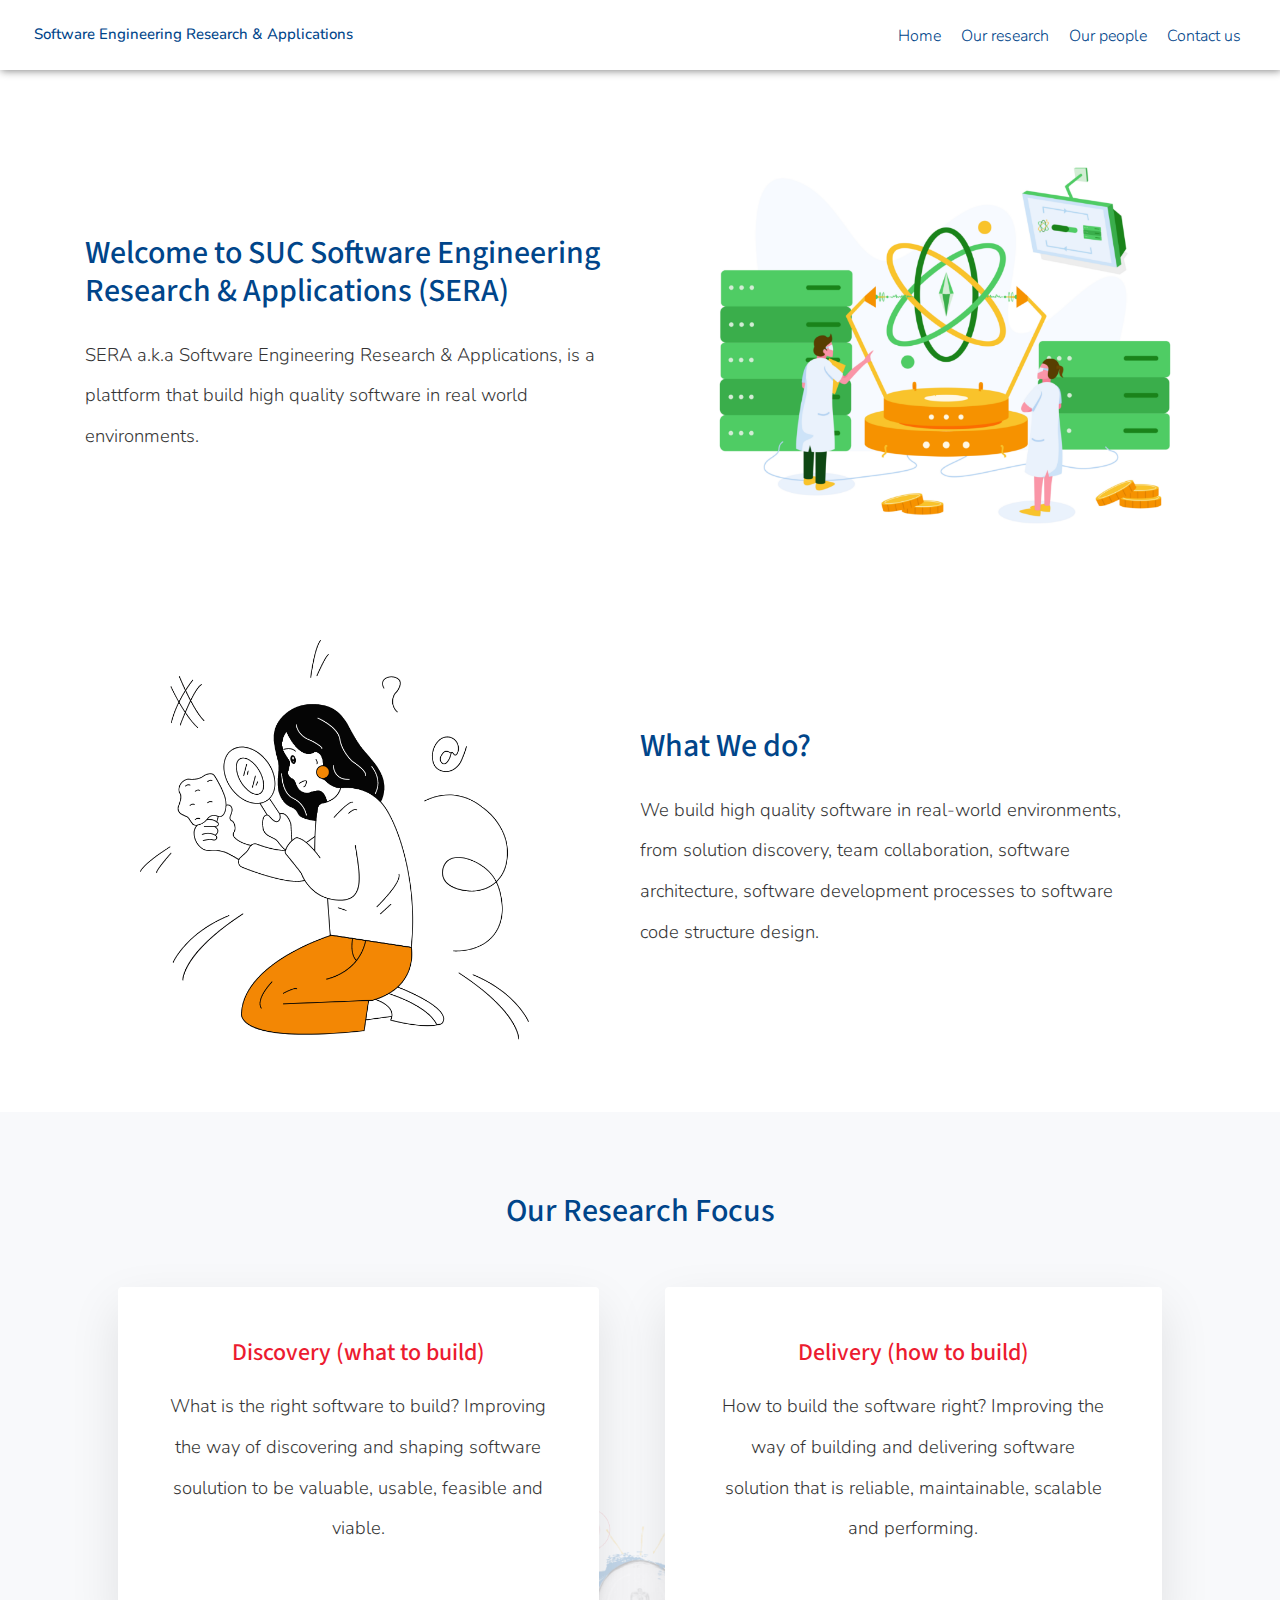
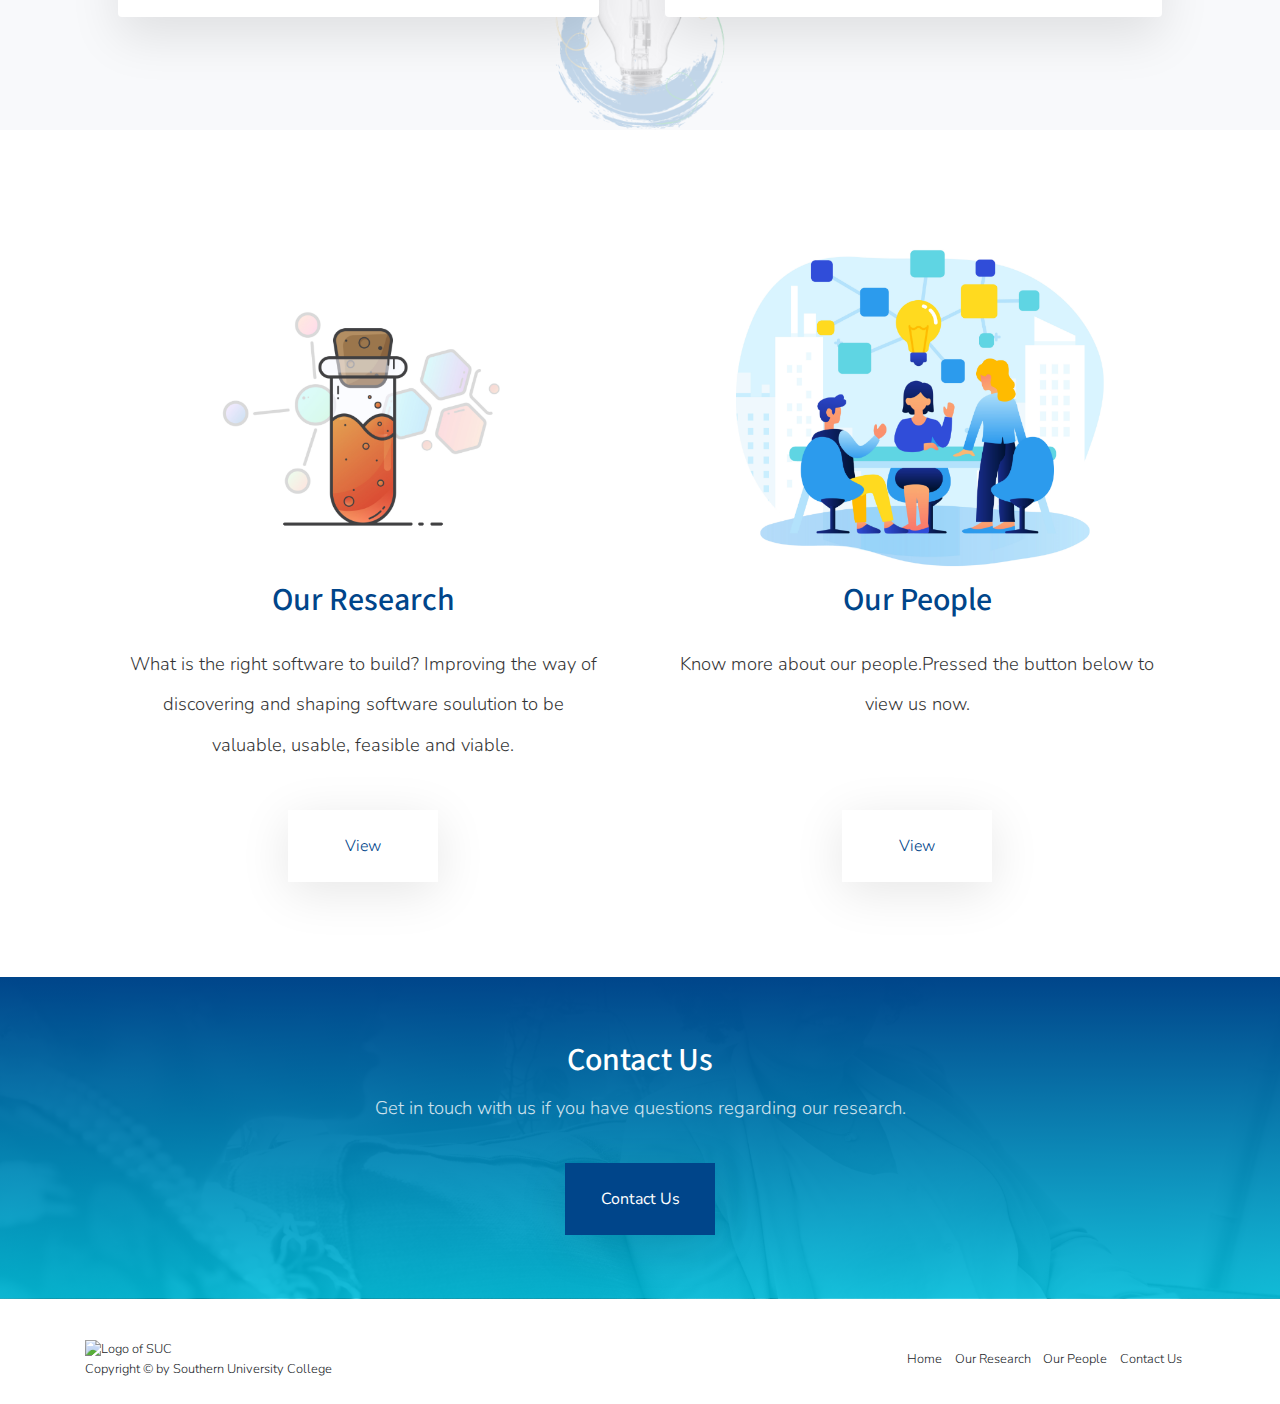
==== index.html @ 0de91e82 "message" ====
<!DOCTYPE html>
<html lang="en">

<head>
    <meta charset="UTF-8">
    <meta
        name="viewport"
        content="width=device-width, initial-scale=1.0"
    >
    <meta
        http-equiv="X-UA-Compatible"
        content="ie=edge"
    >
    <title>SERA</title>



    <!-- <script src="https://cdnjs.cloudflare.com/ajax/libs/popper.js/1.16.0/umd/popper.min.js"></script> -->
    <!-- <script src="https://maxcdn.bootstrapcdn.com/bootstrap/4.4.1/js/bootstrap.min.js"></script> -->
    <link
        rel="stylesheet"
        href="https://stackpath.bootstrapcdn.com/bootstrap/4.4.1/css/bootstrap.min.css"
        integrity="sha384-Vkoo8x4CGsO3+Hhxv8T/Q5PaXtkKtu6ug5TOeNV6gBiFeWPGFN9MuhOf23Q9Ifjh"
        crossorigin="anonymous"
    >
    <link
        rel="stylesheet"
        href="css/main.css"
    >
    <link
        rel="stylesheet"
        href="css/style.css"
    >
    <link
        rel="stylesheet"
        href="css/nav.css"
    >
</head>

<body>
    <div class="mb-auto container-fluid px-0">
        <!-- header -->
        <div class="container-fluid px-0">
            <nav>
                <div class="container-fluid p-0">
                    <div class="row mx-0 pt-3 pb-2">
                        <div class="col-12 col-sm-12 col-md-6 col-lg-6 col-xl-6 title-area pt-0 pb-0">
                            <div class="row p-0">
                                <div class="col-11">
                                    <h1 class="nav-title"><a href="index.html">Software Engineering Research &
                                            Applications</a></h1>
                                </div>
                                <div class="col-1 px-0 mb-show">
                                    <div id="burger">
                                        <div class="burger burger-top">
                                        </div>
                                        <div class="burger burger-center">
                                        </div>
                                        <div class="burger burger-bottom">
                                        </div>
                                    </div>

                                </div>
                            </div>

                        </div>
                        <div
                            id="nav"
                            class="col-12 col-sm-12 col-md-6 col-lg-6 col-xl-6 text-right px-0 py-2 mb-list mb-list-show"
                        >
                            <div class="d-flex justify-content-end p-0 flex-nowrap mb-mode">
                                <li> <a href="index.html">Home</a></li>
                                <li><a href="our-research.html">Our research</a></li>
                                <li> <a href="our-people.html">Our people</a></li>
                                <li><a href="our-contact.html">Contact us</a></li>
                            </div>
                        </div>
                    </div>
                </div>
            </nav>
        </div>
        <!-- content -->
        <div class="container-fluid px-0 mt-4 py-3">
            <div class="content px-5 mb-spacing">
                <!-- first row content -->
                <div class="content-top container mt-5">

                    <div class="left-content">


                        <h3 class="hero--title">
                            Welcome to SUC Software Engineering Research & Applications (SERA)
                        </h3>
                        <!-- hero--title -->

                        <div class="paragraph">
                            SERA a.k.a Software Engineering Research & Applications, is a plattform that build high
                            quality
                            software in real world environments.
                        </div>
                        <!-- paragraph-->

                    </div>
                    <!-- left-content -->


                    <div class="right-content text-right">
                        <img
                            src="images/hero.png"
                            alt=""
                        >
                    </div>
                </div>
                <!-- second row content -->
                <div class="content-middle container pb-4 my-5">
                    <div>
                        <img src="images/whatwedo.png">
                    </div>

                    <div>
                        <h3 class="hero--title">What We do?</h3>
                        <div class="paragraph">We build high quality software in real-world environments, from solution
                            discovery, team collaboration,
                            software architecture, software development processes to software code structure design.
                        </div>

                    </div>

                </div>
            </div>
            <!-- our research focus -->
            <div class="researchFocus">
                <div class="container">
                    <h1 class="hero--title researching">Our Research Focus</h1>
                    <div class="researchContent">

                        <div class="card text-center ">
                            <div class="card-body">
                                <h4 class="header">Discovery (what to build)</h4>
                                <p class="paragraph">What is the right software to build? Improving the way of
                                    discovering
                                    and
                                    shaping software soulution
                                    to be valuable, usable, feasible and viable.</p>
                            </div>
                        </div>

                        <div class="card text-center">
                            <div class="card-body">
                                <h4 class="header">Delivery (how to build)</h4>
                                <p class="paragraph">How to build the software right? Improving the way of building and
                                    delivering software solution that is reliable,
                                    maintainable, scalable and performing.</p>
                            </div>
                        </div>

                    </div>
                </div>

            </div>
            <!-- fourth row -->
            <div class="content-bottom container px-sm-3 px-0">

                <div class="bottom">
                    <img
                        src="images/ourresearch.png"
                        alt="Card image"
                    >
                    <h4 class="header">Our Research</h4>
                    <p class="paragraph">What is the right software to build? Improving the way of discovering and
                        shaping
                        software soulution
                        to be valuable, usable, feasible and viable.</p>
                    <div class="btn-primary--outline"><a href="our-research.html">View</a></div>
                </div>

                <div class="bottom">
                    <img
                        src="images/ourpeople.png"
                        alt="Card image"
                    >
                    <h4 class="header">Our People</h4>
                    <p class="paragraph">Know more about our people.Pressed the button below to view us now.</p>
                    <div class="btn-primary--outline"><a href="our-people.html">View</a></div>
                </div>
            </div>
            <!-- fifth row -->
            <div class="contact-us">
                <div class="contact--content">
                    <h2 style="color:white">Contact Us</h2>
                    <p class="text-white paragraph">Get in touch with us if you have questions regarding our research.
                    </p>
                </div>
                <div class="btn-primary--bg"><a href="our-contact.html"><strong> Contact Us</strong></a></div>
            </div>


        </div>

    </div>


    </div>

    <!-- footer -->
    <footer>
        <div class="container">
            <div class="d-flex flex-column">
                <img
                    src="https://www.southern.edu.my/mobile/images/logo.png"
                    alt="Logo of SUC"
                />
                Copyright &copy; by Southern University College
            </div>

            <div id="footerDetail">
                <a href="index.html">Home</a>
                <a href="our-research.html">Our Research</a>
                <a href="our-people.html">Our People</a>
                <a href="our-contact.html">Contact Us</a>
            </div>
        </div>
    </footer>

    <script src="./js/jquery-3.4.1.min.js"></script>
    <script src="./js/index.js"></script>

</body>

</html>
---- css/main.css ----
/* 
========================================

    1. Root and default setup
    2. Components
        2.1 Primary button w bg
        2.2 Primary button w/o bg
        2.3 Typography
        2.4 Card
    3. Pages
        3.1 index.html

========================================
*/

/* 1. Root and default setup */
@import url('https://fonts.googleapis.com/css?family=Nunito:300,400,700|Source+Sans+Pro:700&display=swap');
html,body {
    height:100%;

}

body
{
    display: flex;
    flex-flow: column;
}

footer
{    
    margin-top: auto;
    font-size: .8rem;
    padding: 2em 0;
}

footer .container
{
    display: flex;
    flex-flow: row;
    align-items: center;
}

footer img
{
    max-width: 150px;
    max-height: 150px;
    object-fit: contain;
}

#footerDetail
{
    margin-left: auto;
    display: flex;
    flex-flow: row;    
}

#footerDetail a
{
    margin-right: 1em;
}

:root
{
    --primary-color: #00458A !important;
    --secondary-color: #EC1B30;
    --light-primary: rgb(0, 69, 138, .3);
    --white: #fff;
    font-size: 16px;
}

*
{
    font-family: 'Nunito', sans-serif;    
    font-weight: 300;
}

button
{
    font-weight: 700 !important;
}

h1,h2,h3,h4,h5,h6, .navbar-brand
{
    font-family: 'Source Sans Pro', sans-serif;
}

a
{
    text-decoration: none !important;
    color: inherit !important;
    font-weight: inherit;
}

section
{
    padding: 4em 0;
}


/* 2. Components */
.btn-primary--bg, .btn-primary--outline
{
    width: 150px;
    padding: 1.5em;
    outline: none;
    border: none;
    box-shadow: 0 10px 50px rgba(0,0,0, .1);

    transition: all 200ms ease-in 50ms;
}

/* 2.1 Primary button w bg */
.btn-primary--bg
{
    background-color: var(--primary-color);    
    color: var(--white);    
}

.btn-primary--bg:hover
{
    background-color: #F7F9FB;
    color: var(--primary-color);
    box-shadow: none;
}

/* 2.2 Primary button w/o bg */
.btn-primary--outline
{
    color: var(--primary-color);
    background-color: var(--white);
}

/* 2.3 Typography */
.hero--title, .header
{    
    color: var(--primary-color);
    margin: 0 0 .75em;    
}

.header, .hero--title
{
    font-size: 2rem;
}

.paragraph
{
    font-size: 1.15rem;
    color: #000000;
    opacity: .8;
    line-height: 40.65px;
}

/* 2.4 Card */
.card
{
    box-shadow: 0 20px 50px rgba(0,0,0, .1);
    border: none !important;
    padding: 2em;
}

.card .header
{
    color: var(--secondary-color);
    font-size: 1.5rem;
}


@media screen and (max-width: 768px)
{
    footer .container
    {
        flex-flow: column;
        align-items: flex-start;
    }

    .hero--title
    {
        font-size: 1.75rem;
    }

    .paragraph
    {
        font-size: 1rem;
    }

    #footerDetail
    {
        margin-left: 0;
        margin-top: 15px;
        flex-flow: column;
    }
}
---- css/style.css ----
.content {
    box-sizing: border-box;
}


.content-top{
    display: flex;
    justify-content: space-between;
    /* padding:5%; */

    padding-bottom: 5%;
    align-items: center;
}

.content-top div{
    width: 50%;
    /* padding-right: 2%; */
}

.content-top div div{
    width: 100%;
    padding-right: 0;
}

.content-top img{
    width: 100%;
    height: 100%;
    max-width:500px;
    max-height:400px
}

.content-middle{
    /* padding:5%; */
    display: flex;
    justify-content: space-between;
    /* padding-bottom: 10%; */
    align-items: center;
    
}

.content-middle div{
    width: 50%;
    padding-right: 5%;
}

.content-middle div div{
    width: 100%;
    padding-right: 0;
}
.content-middle img{
    width: 100%;
    height: 100%;
    max-width:500px;
    max-height:400px;
    object-fit: contain;
}

.researchFocus{
    background-image: url("../images/bulbs.png");
    padding: 5em 0;
    background-position: bottom;
    background-repeat: no-repeat;
    background-size: 20%;
    background-color:  #F8F9FB;
}

.researching{
    text-align: center;
}

.researchContent{
    display: flex;
    justify-content: space-evenly;
}

.card{
    margin:3%;
    background-color: white;
}

.content-bottom{
    display:flex;
    /* padding: 5%; */
}
.bottom {
    padding: 40px !important;
}

.content-bottom .bottom{
    margin:5% 0;
    text-align: center;
    width:50%;
}
.content-bottom p{
    min-height:150px;
}
.content-bottom img{
    width:100%;
}
.btn-primary--outline{
    margin-left: auto;
    margin-right: auto;
}

.contact-us{
    text-align: center;
    padding: 5%;
    background:linear-gradient(to bottom, rgba(0, 69, 138,1), rgba(0, 189, 219,0.9)),url("../images/contactus.png");
    background-repeat: no-repeat;
    background-position: center;
    background-size: cover;
    color:white;
}

.contact-us div div{
     font-size: 20px;
     margin-left:30%;
     margin-right:30%;
}

.contact--content{
    margin-bottom:3%;
}

.btn-primary--bg{
    margin-left: auto;
    margin-right: auto;
}

nav .menu{
    display:none;
    background-color:transparent;
    border:none;
}
.nav{
    display:none;
    font-size:20px; 
}

.nav a{
    display:block;
    background-color:white;
    color:#00458A !important;
    padding:2%;
}


@media only screen and (max-width: 768px){
    .mb-spacing {
        padding: 0 50px  !important;
    }

    .content-top{
        max-width: 768px;
        display: flex;
        flex-direction:column-reverse;
        justify-content: center;
        /* padding:0 30px; */

       
    }
    
    .content-top div{
        width: 100%;
        max-width: 680px;
    }
    
    .content-top div div{
        width: 100%;
        padding-right: 0;
    }

       
    .content-top img{
        width: 100%;
        height: 100%;
        max-width:680px;
        margin-bottom: 10%;
    }
    .content-top{
        margin-bottom:10%;
    }
    .hero--title{
        /* font-size: 2.5rem; */
        margin-top: 10px;
        line-height: 1.5;
    }

    .paragraph{
    
        line-height: 2rem;
    }
 
    
    .content-middle{
        max-width: 768px;
        /* padding:9%; */
        display: block;
        justify-content: center;
        padding-bottom: 10%;
    }
    
    .content-middle div{
        width: 100%;
        padding-bottom: 5%;
        max-width:680px;
    }
    
    .content-middle div div{
        width: 100%;

    }
    .content-middle img{
        width: 100%;
        height: 100%;
        max-width:680px;
    }
    
    .researching{
        text-align: left;
        padding:0;
        padding-bottom: 5%;
    }
    
    .researchFocus{
        max-width: 768px;
        background-image: url("../images/bulbs.png");
        /* padding: 8%; */
        background-position: bottom;    
        background-repeat: no-repeat;
        background-size: 20%;
        background-color:  #F8F9FB;
        padding-bottom:8%;
    }
    
    .researchContent{
  
        display: block;
        justify-content: space-evenly;
    }
    
    .card{
        margin:0%;
        margin-bottom:5%;
        background-color: white;
        max-width:680px;
        padding: 1em;
    }

    .card .paragraph{
        margin:5%;
    }

    .card .header{
        font-size:1.5rem;
        line-height: 30px;
        padding-top:3%;
    }
    
    .content-bottom{
        max-width: 768px;
        display:block;
    }
    
    .content-bottom .bottom{
        text-align: center;
        width:100%;
    }
    .content-bottom p{
        min-height:0px;
        margin:7%;
    }
    .content-bottom img{
        width:100%;
        max-width: 680px;
    }
    .btn-primary--outline{
        margin-left: auto;
        margin-right: auto;
    }
    
    .contact-us{
        max-height:768px;
        text-align: center;
        padding: 8%;
        background:linear-gradient(to bottom, rgba(0, 69, 138,1), rgba(0, 189, 219,0.9)),url("../images/contactus.png");
        background-repeat: no-repeat;
        background-position: center;
        background-size: cover;
        color:white;        
    }
    
    .contact-us div div{
         font-size: 20px;
         margin-left:15%;
         margin-right:15%;
         margin-top:6%;
    }
    
    .contact--content{
        margin-bottom:3%;
    }
    
    .btn-primary--bg{
        margin-left: auto;
        margin-right: auto;
    }
    

  
    
}
---- css/nav.css ----
/* nav title */
.nav-title {
    font-size: 15px;
}
.title-area {
    box-sizing: border-box;
}
li {
    list-style-type: none;
}

nav{
    color:#00458A;
    display:flex;    
    justify-content: space-between;    
    /* padding: 0px 90px 0px 90px; */
    box-shadow: 1px 1px 8px #888888;
}

nav div a{
    color:#00458A;
    text-decoration: none;
    padding-right:20px;
}

nav div{
    padding:1.5%;
}
/* burger */
.burger {
   width: 25px;
   height: 3px;
   background: #00458A;
   margin: 3px 0 ;
   transition: 0.5s;
}
.burger-container > .burger-top {
    -webkit-transform: rotate(-45deg) translate(-9px, 6px);
  transform: rotate(-45deg) translate(-5px,3px);
}
.burger-container > .burger-center {
    opacity: 0;
}
.burger-container > .burger-bottom {
    -webkit-transform: rotate(45deg) translate(-8px, -8px);
    transform: rotate(45deg) translate(-5px, -3px);
}
.mb-show {
    display: none;
}


@media screen and (max-width:767px) {
    .mb-show {
        display: block;
        text-align: right;
    }
   
    .mb-mode {
        flex-wrap:wrap !important;
        justify-content: start !important;
    }
    .mb-mode > li {
        /* height: 0px; */
        width: 100%;
        text-align: left;
        margin-bottom: 5px;
        margin-left: 20px;
        
    }  
    .mb-list {
        display: none;
    }
    

}

@media screen and (min-width:768px) {
    .mb-list-show {
        display: block !important;
    }
    .mb-mode > li > a{
       font-size: 14px;
        
    }
   
}

@media screen and (min-width:769px) {
    .mb-list-show {
        display: block !important;
    }
 
    .mb-mode > li > a{
       font-size: 16px;
        
    }
   
}
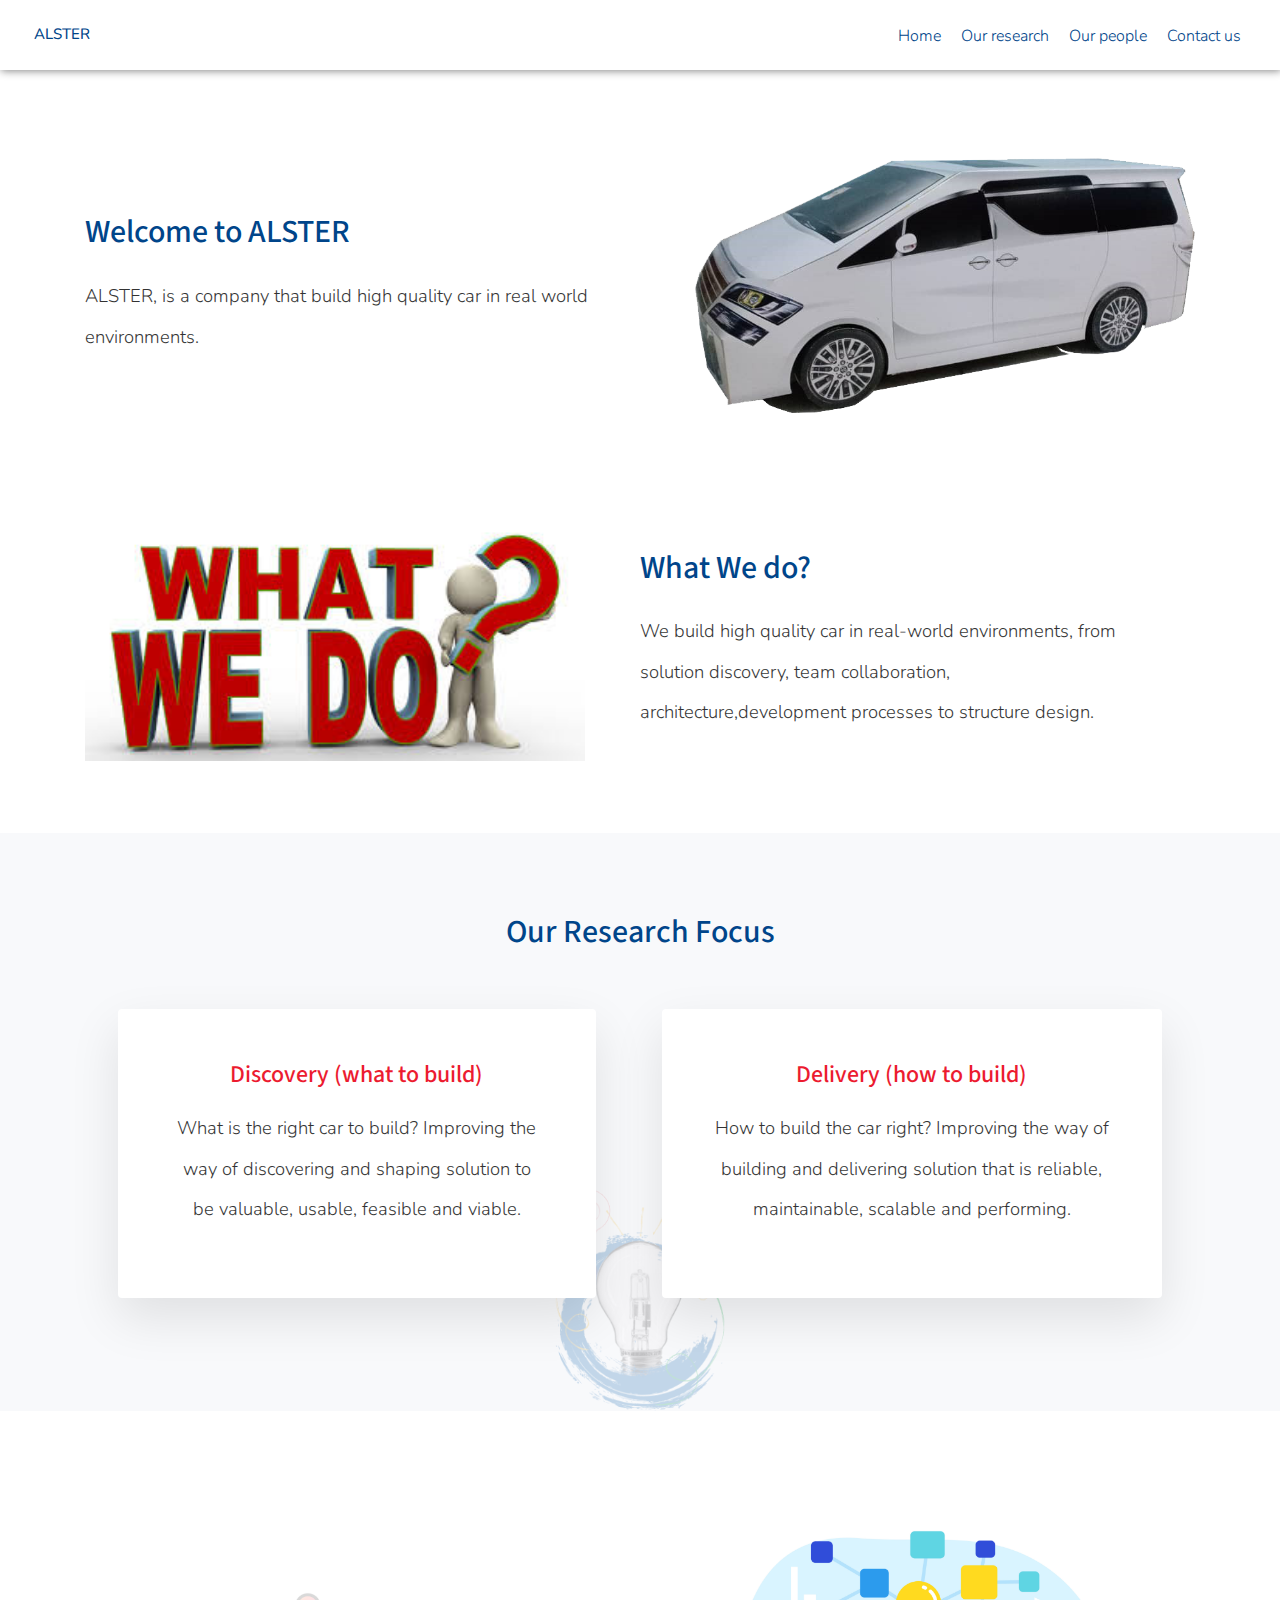
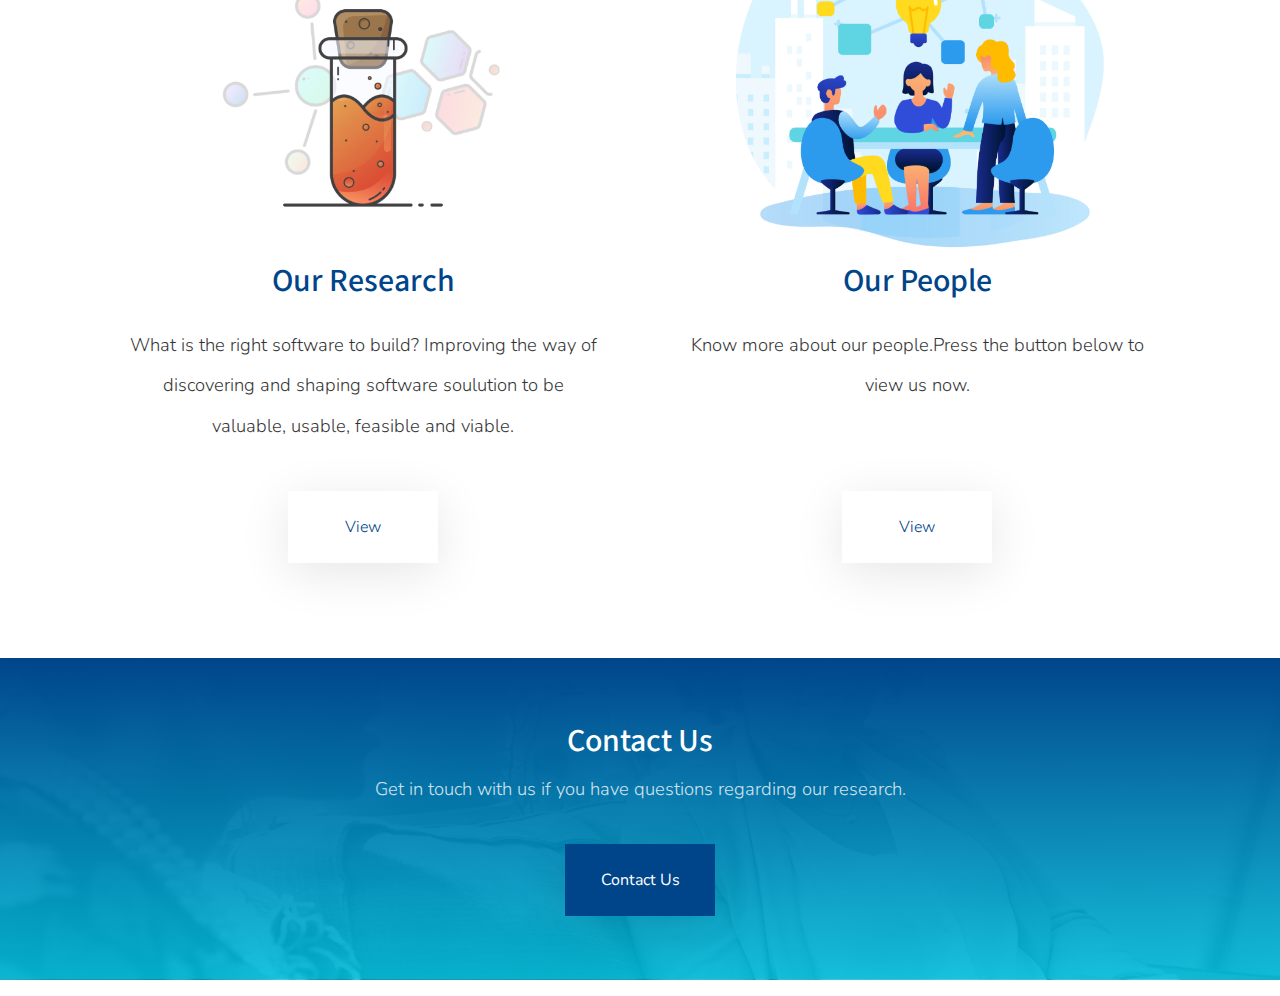
==== commit 0af0671b: "message" ====
--- a/index.html
+++ b/index.html
@@ -1,6 +1,8 @@
 <!DOCTYPE html>
 <html lang="en">
-
+<style>
+ 
+</style>
 <head>
     <meta charset="UTF-8">
     <meta
@@ -11,7 +13,7 @@
         http-equiv="X-UA-Compatible"
         content="ie=edge"
     >
-    <title>SERA</title>
+    <title>ALSTER</title>
 
 
 
@@ -47,8 +49,7 @@
                         <div class="col-12 col-sm-12 col-md-6 col-lg-6 col-xl-6 title-area pt-0 pb-0">
                             <div class="row p-0">
                                 <div class="col-11">
-                                    <h1 class="nav-title"><a href="index.html">Software Engineering Research &
-                                            Applications</a></h1>
+                                    <h1 class="nav-title"><a href="index.html">ALSTER</a></h1>
                                 </div>
                                 <div class="col-1 px-0 mb-show">
                                     <div id="burger">
@@ -89,14 +90,14 @@
 
 
                         <h3 class="hero--title">
-                            Welcome to SUC Software Engineering Research & Applications (SERA)
+                            Welcome to ALSTER
                         </h3>
                         <!-- hero--title -->
 
                         <div class="paragraph">
-                            SERA a.k.a Software Engineering Research & Applications, is a plattform that build high
+                            ALSTER, is a company that build high
                             quality
-                            software in real world environments.
+                            car in real world environments.
                         </div>
                         <!-- paragraph-->
 
@@ -106,7 +107,7 @@
 
                     <div class="right-content text-right">
                         <img
-                            src="images/hero.png"
+                            src="images/car.png"
                             alt=""
                         >
                     </div>
@@ -114,14 +115,14 @@
                 <!-- second row content -->
                 <div class="content-middle container pb-4 my-5">
                     <div>
-                        <img src="images/whatwedo.png">
+                        <img src="images/whatwedo.jpg">
                     </div>
 
                     <div>
                         <h3 class="hero--title">What We do?</h3>
-                        <div class="paragraph">We build high quality software in real-world environments, from solution
+                        <div class="paragraph">We build high quality car in real-world environments, from solution
                             discovery, team collaboration,
-                            software architecture, software development processes to software code structure design.
+                            architecture,development processes to structure design.
                         </div>
 
                     </div>
@@ -137,10 +138,10 @@
                         <div class="card text-center ">
                             <div class="card-body">
                                 <h4 class="header">Discovery (what to build)</h4>
-                                <p class="paragraph">What is the right software to build? Improving the way of
+                                <p class="paragraph">What is the right car to build? Improving the way of
                                     discovering
                                     and
-                                    shaping software soulution
+                                    shaping  solution
                                     to be valuable, usable, feasible and viable.</p>
                             </div>
                         </div>
@@ -148,8 +149,8 @@
                         <div class="card text-center">
                             <div class="card-body">
                                 <h4 class="header">Delivery (how to build)</h4>
-                                <p class="paragraph">How to build the software right? Improving the way of building and
-                                    delivering software solution that is reliable,
+                                <p class="paragraph">How to build the car right? Improving the way of building and
+                                    delivering solution that is reliable,
                                     maintainable, scalable and performing.</p>
                             </div>
                         </div>
@@ -180,7 +181,7 @@
                         alt="Card image"
                     >
                     <h4 class="header">Our People</h4>
-                    <p class="paragraph">Know more about our people.Pressed the button below to view us now.</p>
+                    <p class="paragraph">Know more about our people.Press the button below to view us now.</p>
                     <div class="btn-primary--outline"><a href="our-people.html">View</a></div>
                 </div>
             </div>
@@ -202,26 +203,6 @@
 
     </div>
 
-    <!-- footer -->
-    <footer>
-        <div class="container">
-            <div class="d-flex flex-column">
-                <img
-                    src="https://www.southern.edu.my/mobile/images/logo.png"
-                    alt="Logo of SUC"
-                />
-                Copyright &copy; by Southern University College
-            </div>
-
-            <div id="footerDetail">
-                <a href="index.html">Home</a>
-                <a href="our-research.html">Our Research</a>
-                <a href="our-people.html">Our People</a>
-                <a href="our-contact.html">Contact Us</a>
-            </div>
-        </div>
-    </footer>
-
     <script src="./js/jquery-3.4.1.min.js"></script>
     <script src="./js/index.js"></script>
 
--- a/css/style.css
+++ b/css/style.css
@@ -1,3 +1,9 @@
+* , *:before, *:after{ 
+    box-sizing:border-box; 
+    -moz-box-sizing:border-box; 
+    -webkit-box-sizing:border-box; 
+    -ms-box-sizing:border-box;
+  }
 .content {
     box-sizing: border-box;
 }
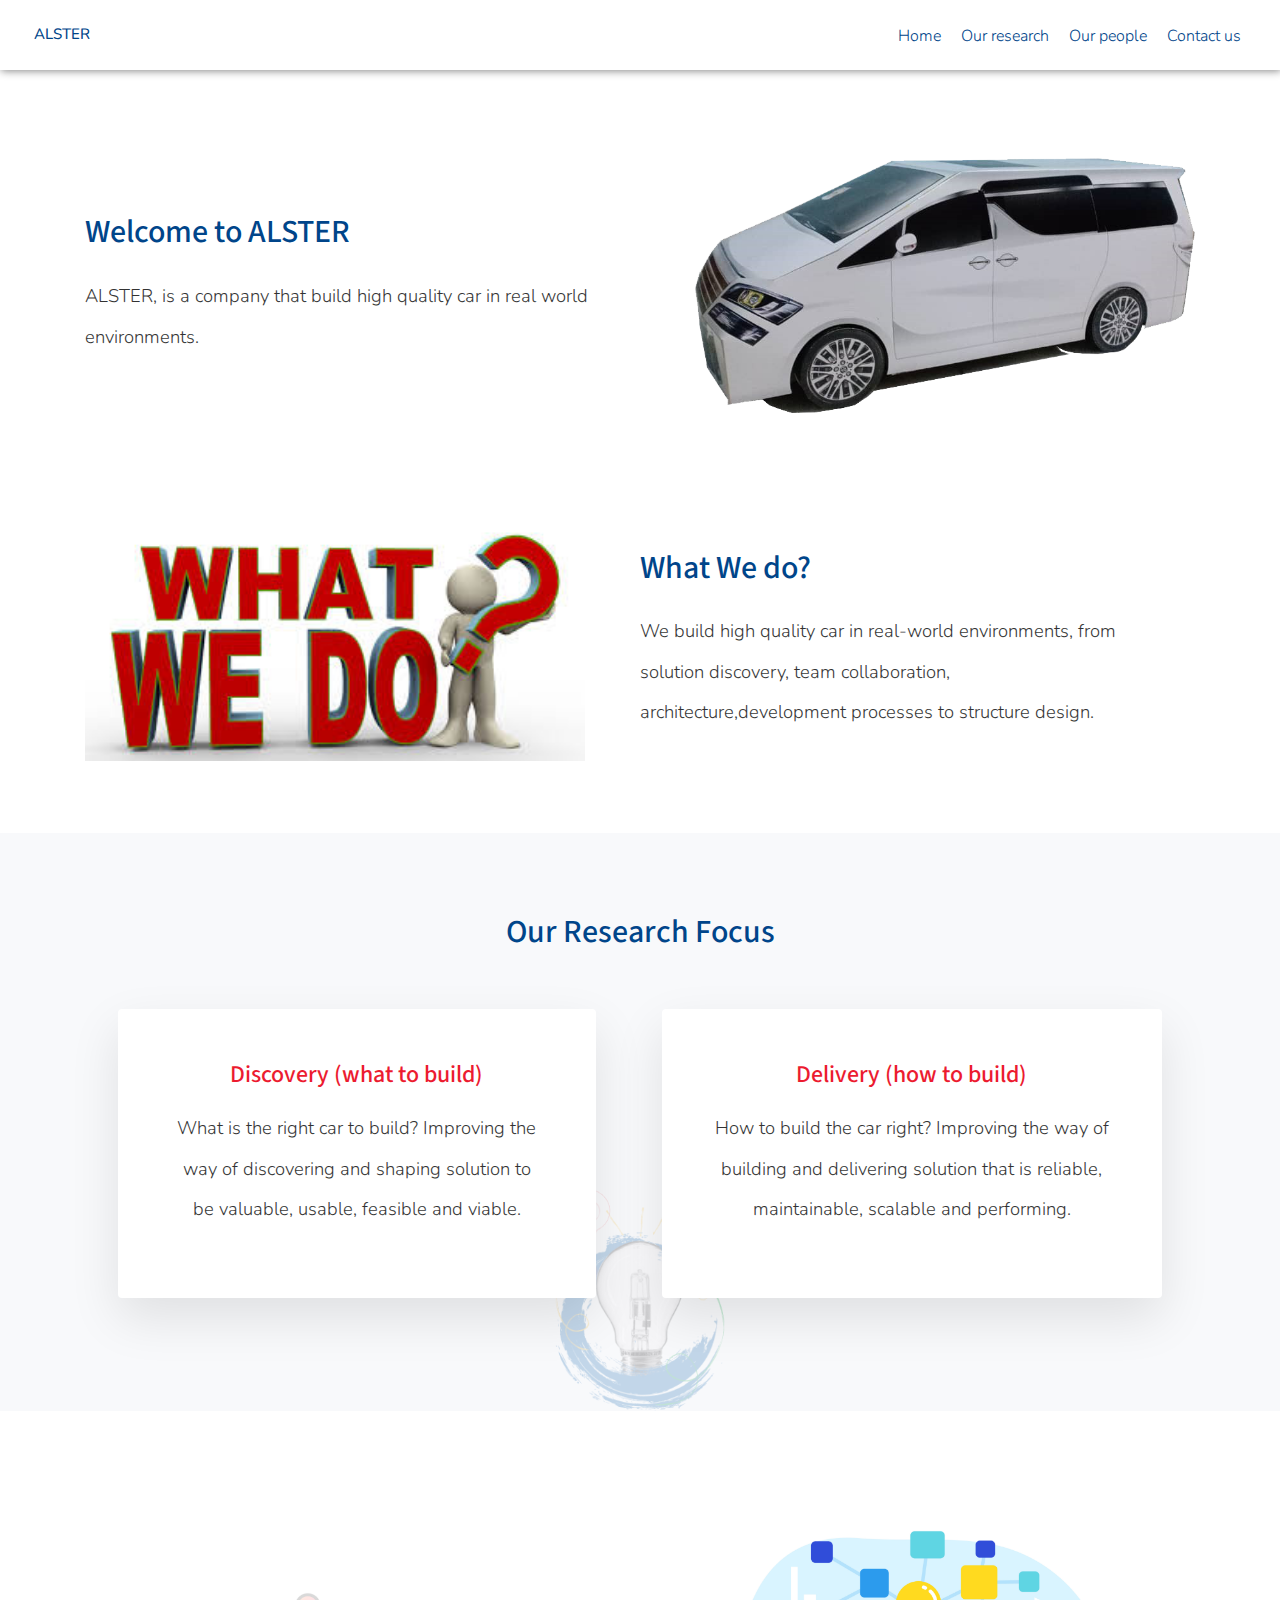
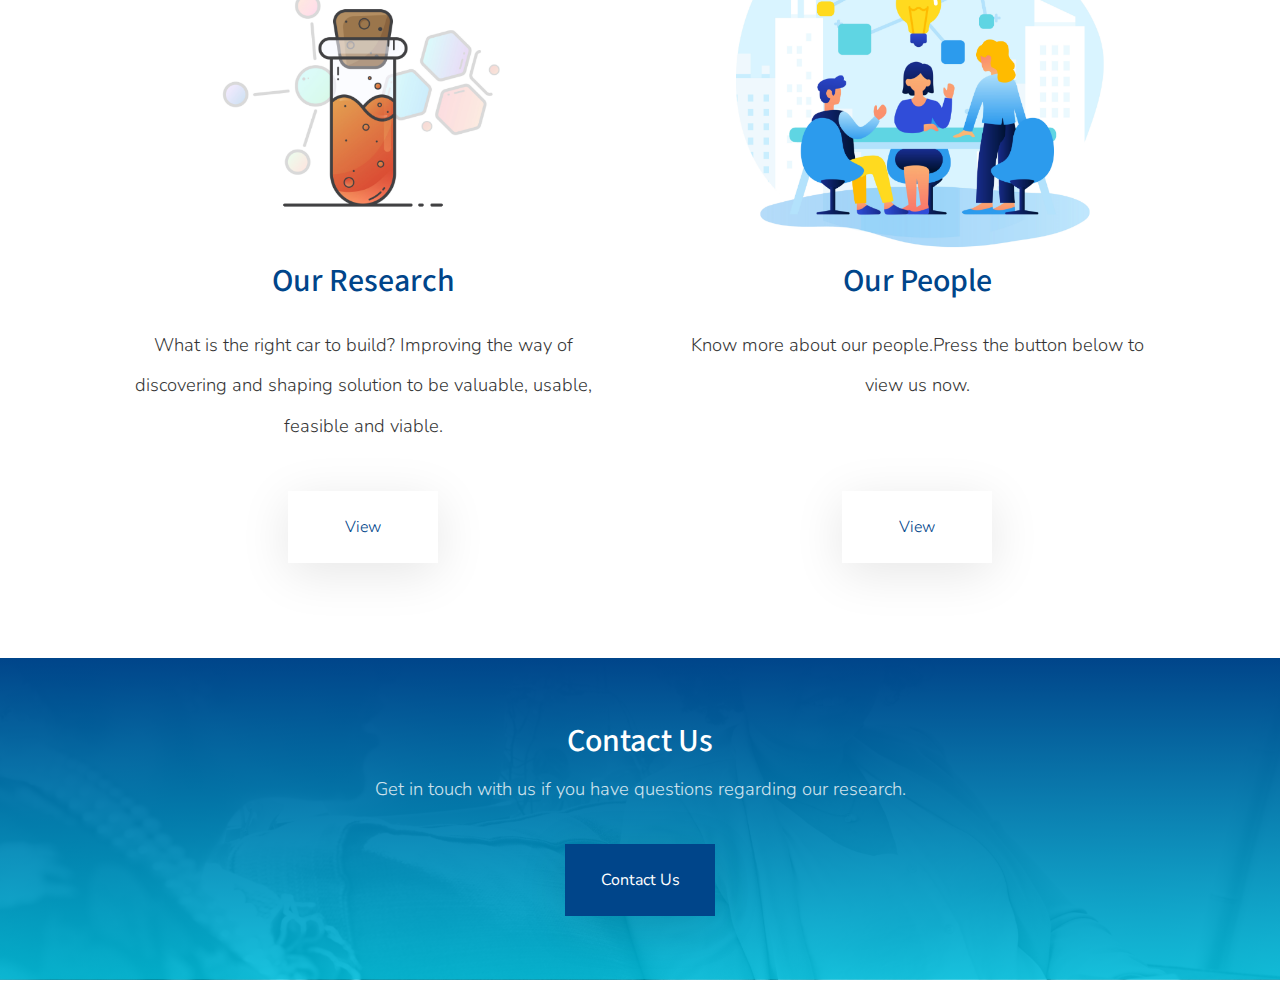
==== commit e6979eaf: "last" ====
--- a/index.html
+++ b/index.html
@@ -168,9 +168,9 @@
                         alt="Card image"
                     >
                     <h4 class="header">Our Research</h4>
-                    <p class="paragraph">What is the right software to build? Improving the way of discovering and
+                    <p class="paragraph">What is the right car to build? Improving the way of discovering and
                         shaping
-                        software soulution
+                         solution
                         to be valuable, usable, feasible and viable.</p>
                     <div class="btn-primary--outline"><a href="our-research.html">View</a></div>
                 </div>
